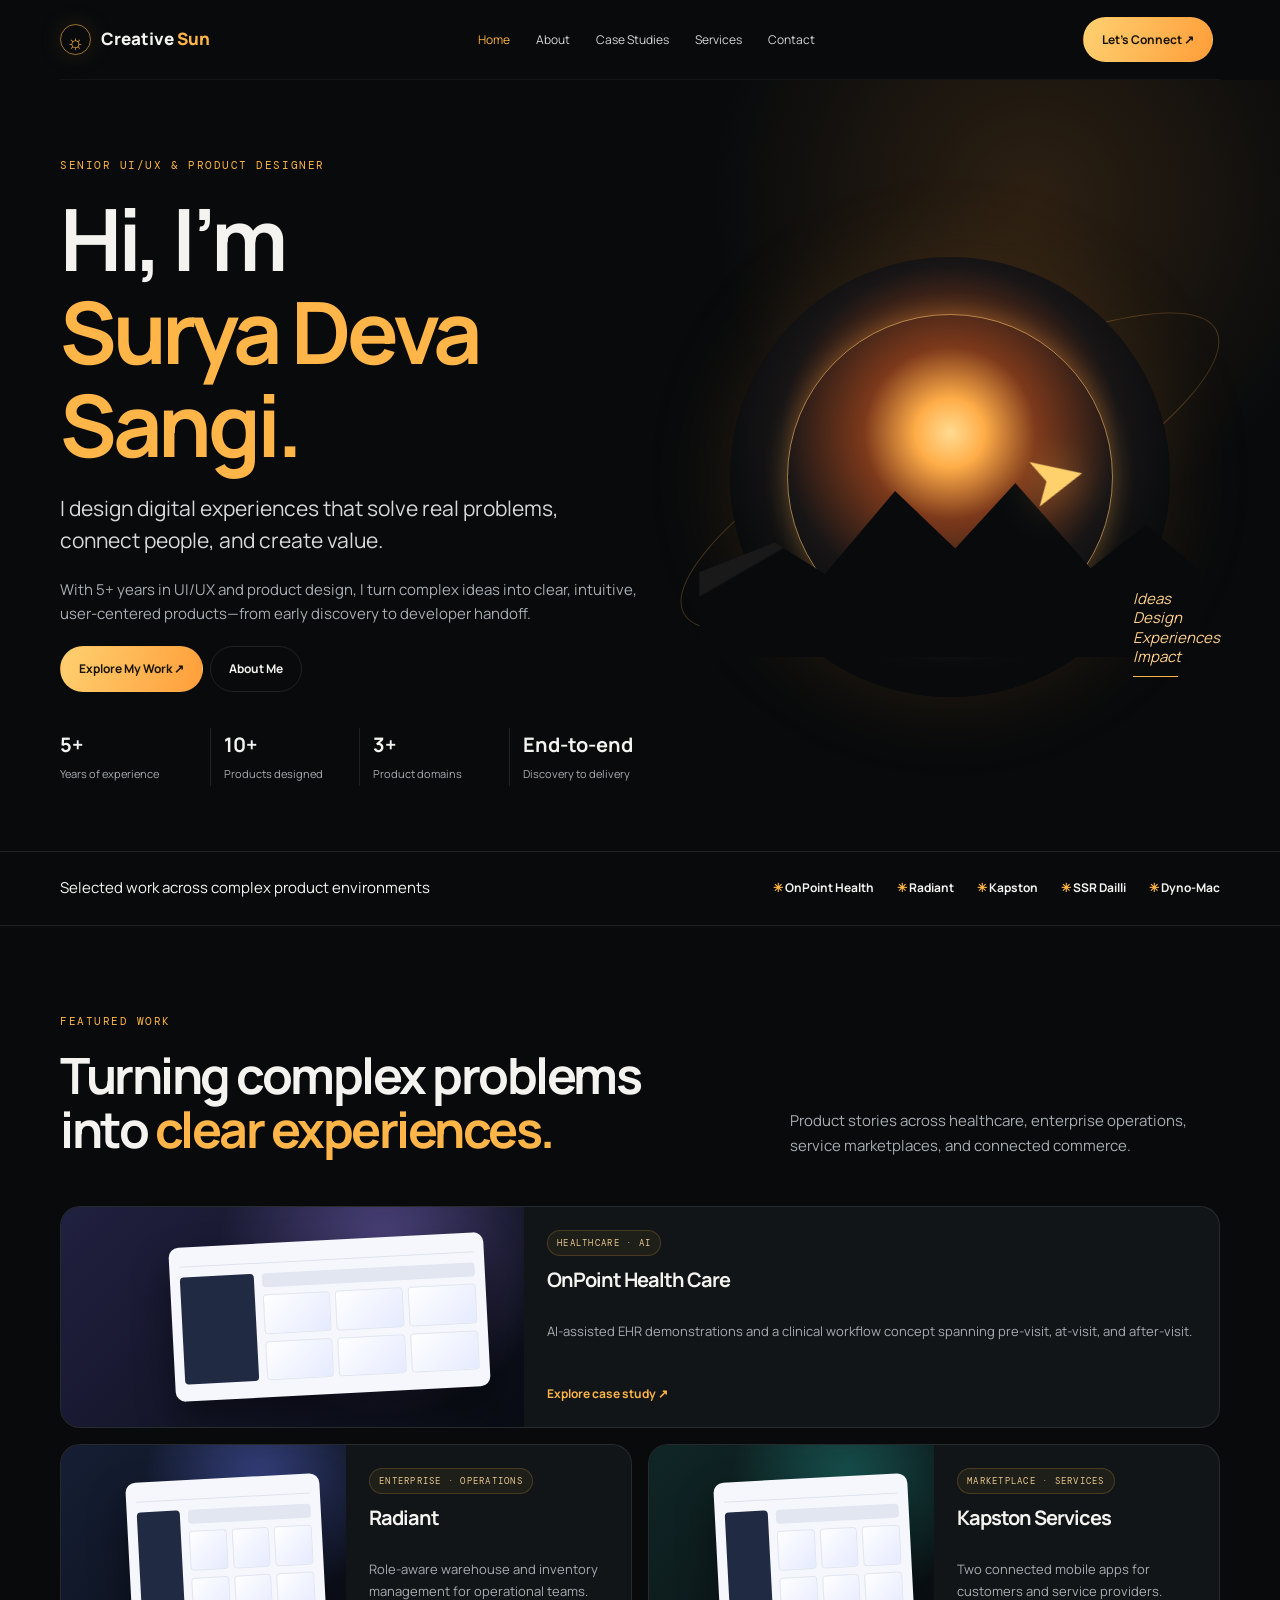
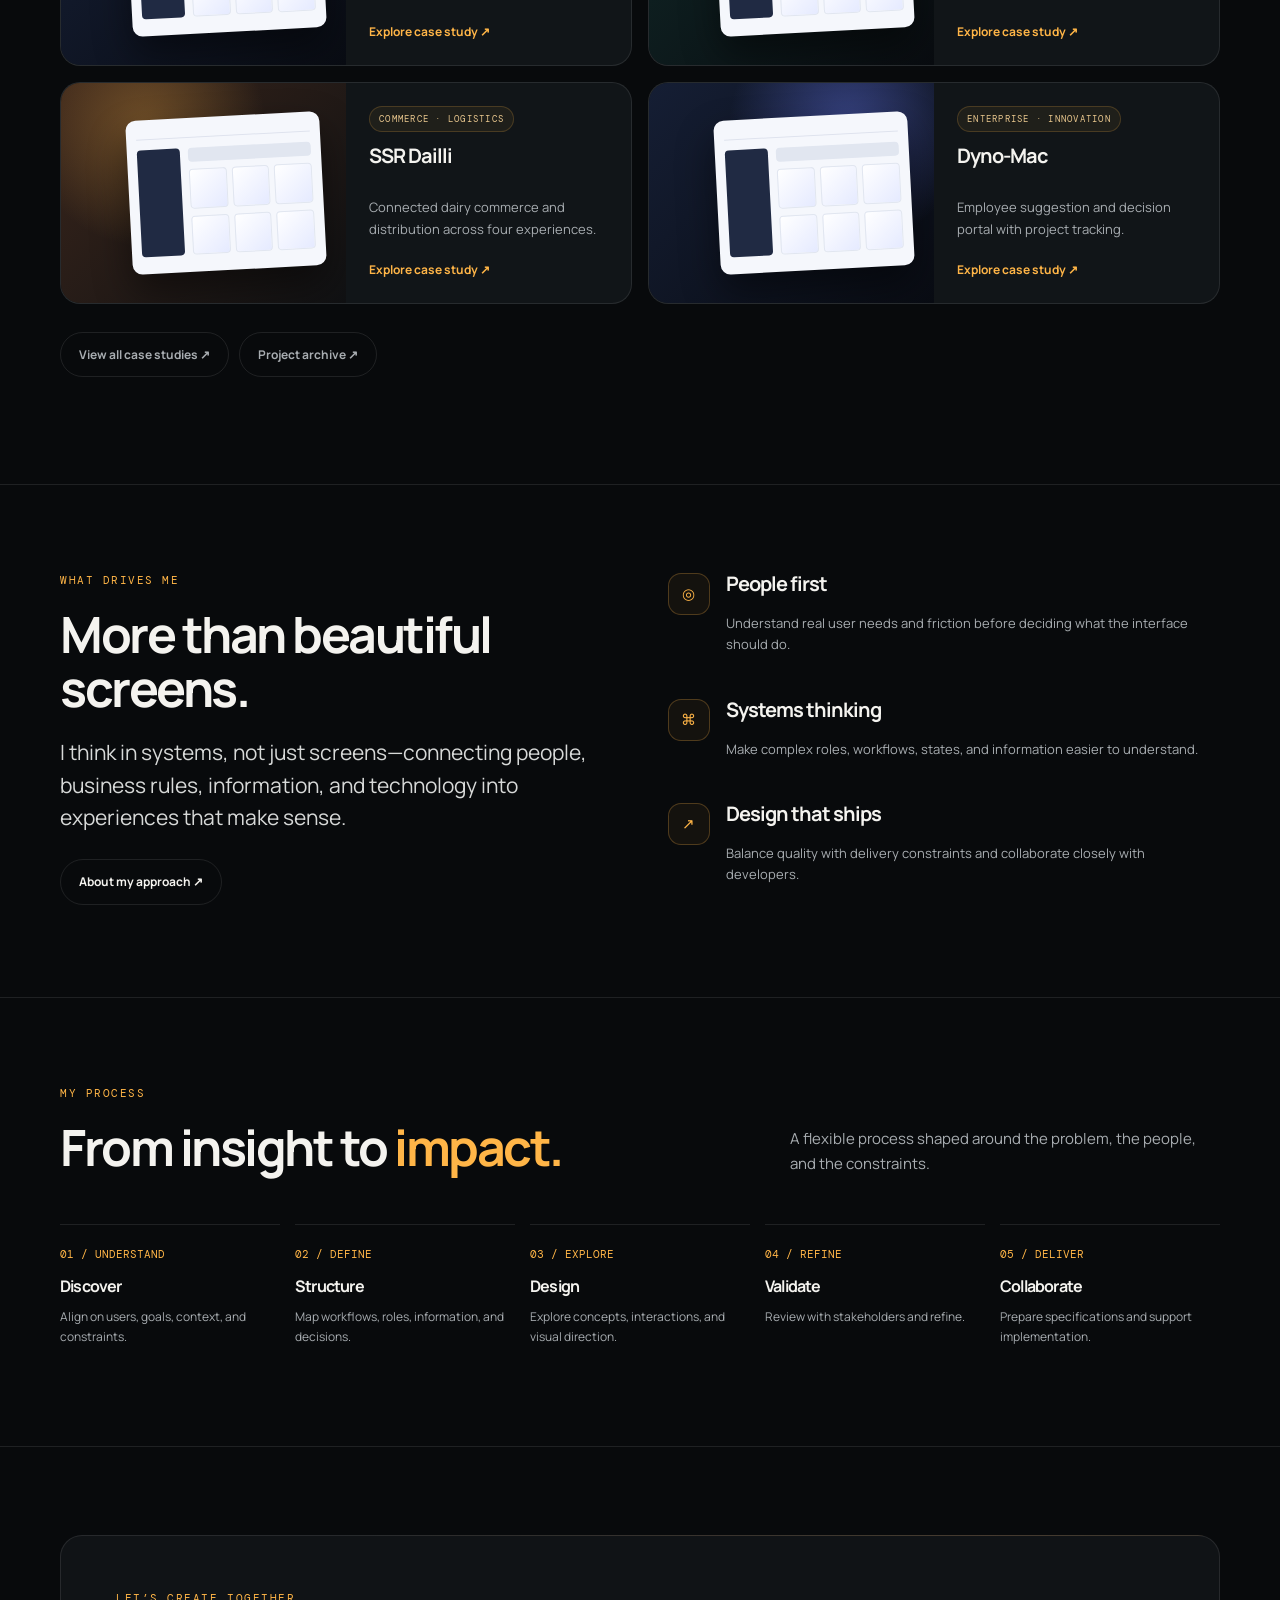
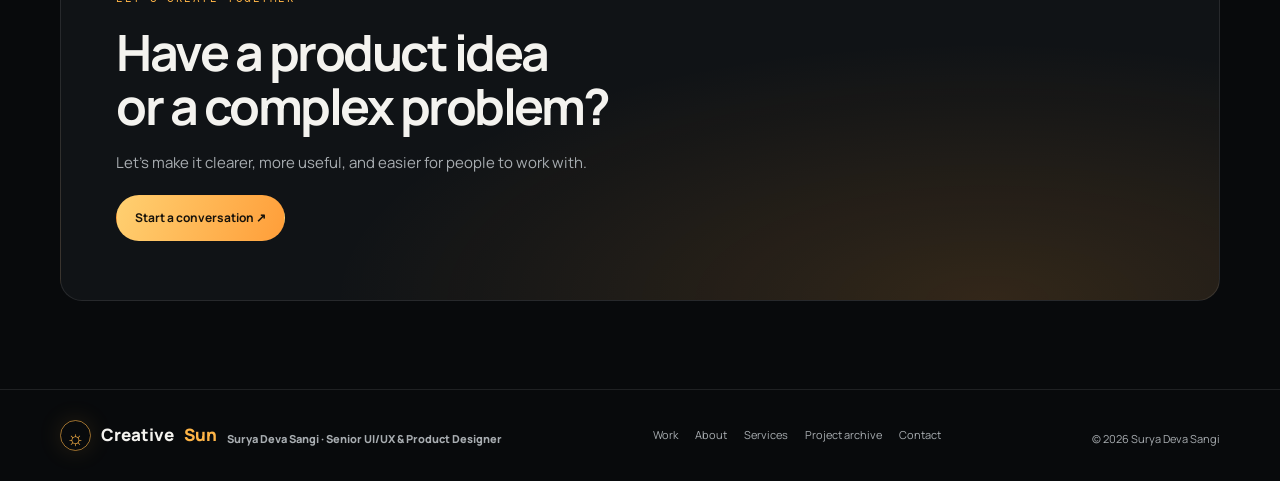
==== index.html @ 09fc9250 "First Commit" ====
<!doctype html><html lang="en"><head><meta charset="utf-8"><meta name="viewport" content="width=device-width,initial-scale=1"><title>Home | Creative Sun</title><meta name="description" content="Creative Sun — Surya Deva Sangi, Senior UI/UX & Product Designer."><meta name="theme-color" content="#080a0c"><link rel="stylesheet" href="assets/style.css"></head><body><header class="wrap nav"><a class="brand" href="index.html"><span class="mark">☼</span><span>Creative <span class="gold">Sun</span></span></a><nav class="navlinks"><a class="active" href="index.html">Home</a><a class="" href="about.html">About</a><a class="" href="case-studies.html">Case Studies</a><a class="" href="services.html">Services</a><a class="" href="contact.html">Contact</a></nav><a class="btn primary" href="contact.html">Let’s Connect ↗</a><button class="menu-btn" aria-expanded="false">Menu ☰</button></header><main><section class="hero"><div class="wrap hero-grid"><div><div class="eyebrow">Senior UI/UX &amp; Product Designer</div><h1>Hi, I’m<br><span class="gold">Surya Deva Sangi.</span></h1><p class="lead">I design digital experiences that solve real problems, connect people, and create value.</p><p>With 5+ years in UI/UX and product design, I turn complex ideas into clear, intuitive, user-centered products—from early discovery to developer handoff.</p><a class="btn primary" href="case-studies.html">Explore My Work ↗</a><a class="btn" href="about.html">About Me</a><div class="stats"><div class="stat"><strong>5+</strong><span>Years of experience</span></div><div class="stat"><strong>10+</strong><span>Products designed</span></div><div class="stat"><strong>3+</strong><span>Product domains</span></div><div class="stat"><strong>End-to-end</strong><span>Discovery to delivery</span></div></div></div><div class="hero-art"><div class="orbit"></div><div class="sun"></div><div class="cursor">➤</div><div class="art-note">Ideas<br>Design<br>Experiences<br>Impact</div></div></div></section><section class="trust"><div class="wrap trust-row"><span class="muted">Selected work across complex product environments</span><div class="trust-names"><span>OnPoint Health</span><span>Radiant</span><span>Kapston</span><span>SSR Dailli</span><span>Dyno-Mac</span></div></div></section><section class="section"><div class="wrap"><div class="section-head"><div><div class="eyebrow">Featured work</div><h2>Turning complex problems<br>into <span class="gold">clear experiences.</span></h2></div><p>Product stories across healthcare, enterprise operations, service marketplaces, and connected commerce.</p></div><div class="cards"><article class="card featured" data-category="healthcare ai"><div class="visual violet" aria-hidden="true"><div class="window"><div class="bar"></div><div class="ui"><div class="side"></div><div class="content"><div class="line"></div><div class="tiles"><i class="tile"></i><i class="tile"></i><i class="tile"></i></div><div class="tiles"><i class="tile"></i><i class="tile"></i><i class="tile"></i></div></div></div></div></div><div class="copy"><span class="tag">Healthcare · AI</span><h3>OnPoint Health Care</h3><p>AI-assisted EHR demonstrations and a clinical workflow concept spanning pre-visit, at-visit, and after-visit.</p><a class="link" href="case-study-onpoint.html">Explore case study ↗</a></div></article><article class="card half" data-category="enterprise operations"><div class="visual " aria-hidden="true"><div class="window"><div class="bar"></div><div class="ui"><div class="side"></div><div class="content"><div class="line"></div><div class="tiles"><i class="tile"></i><i class="tile"></i><i class="tile"></i></div><div class="tiles"><i class="tile"></i><i class="tile"></i><i class="tile"></i></div></div></div></div></div><div class="copy"><span class="tag">Enterprise · Operations</span><h3>Radiant</h3><p>Role-aware warehouse and inventory management for operational teams.</p><a class="link" href="case-study-radiant.html">Explore case study ↗</a></div></article><article class="card half" data-category="marketplace mobile"><div class="visual teal" aria-hidden="true"><div class="window"><div class="bar"></div><div class="ui"><div class="side"></div><div class="content"><div class="line"></div><div class="tiles"><i class="tile"></i><i class="tile"></i><i class="tile"></i></div><div class="tiles"><i class="tile"></i><i class="tile"></i><i class="tile"></i></div></div></div></div></div><div class="copy"><span class="tag">Marketplace · Services</span><h3>Kapston Services</h3><p>Two connected mobile apps for customers and service providers.</p><a class="link" href="case-study-kapston.html">Explore case study ↗</a></div></article><article class="card half" data-category="commerce logistics"><div class="visual cream" aria-hidden="true"><div class="window"><div class="bar"></div><div class="ui"><div class="side"></div><div class="content"><div class="line"></div><div class="tiles"><i class="tile"></i><i class="tile"></i><i class="tile"></i></div><div class="tiles"><i class="tile"></i><i class="tile"></i><i class="tile"></i></div></div></div></div></div><div class="copy"><span class="tag">Commerce · Logistics</span><h3>SSR Dailli</h3><p>Connected dairy commerce and distribution across four experiences.</p><a class="link" href="case-study-ssr-dailli.html">Explore case study ↗</a></div></article><article class="card half" data-category="enterprise workflow"><div class="visual " aria-hidden="true"><div class="window"><div class="bar"></div><div class="ui"><div class="side"></div><div class="content"><div class="line"></div><div class="tiles"><i class="tile"></i><i class="tile"></i><i class="tile"></i></div><div class="tiles"><i class="tile"></i><i class="tile"></i><i class="tile"></i></div></div></div></div></div><div class="copy"><span class="tag">Enterprise · Innovation</span><h3>Dyno-Mac</h3><p>Employee suggestion and decision portal with project tracking.</p><a class="link" href="case-study-dyno-mac.html">Explore case study ↗</a></div></article></div><p style="margin-top:24px"><a class="btn" href="case-studies.html">View all case studies ↗</a> <a class="btn" href="projects.html">Project archive ↗</a></p></div></section><section class="section"><div class="wrap split"><div><div class="eyebrow">What drives me</div><h2>More than beautiful screens.</h2><p class="lead">I think in systems, not just screens—connecting people, business rules, information, and technology into experiences that make sense.</p><a class="btn" href="about.html">About my approach ↗</a></div><div class="features"><div class="feature"><div class="icon">◎</div><div><h3>People first</h3><p>Understand real user needs and friction before deciding what the interface should do.</p></div></div><div class="feature"><div class="icon">⌘</div><div><h3>Systems thinking</h3><p>Make complex roles, workflows, states, and information easier to understand.</p></div></div><div class="feature"><div class="icon">↗</div><div><h3>Design that ships</h3><p>Balance quality with delivery constraints and collaborate closely with developers.</p></div></div></div></div></section><section class="section"><div class="wrap"><div class="section-head"><div><div class="eyebrow">My process</div><h2>From insight to <span class="gold">impact.</span></h2></div><p>A flexible process shaped around the problem, the people, and the constraints.</p></div><div class="process"><div class="step"><span>01 / UNDERSTAND</span><h3>Discover</h3><p>Align on users, goals, context, and constraints.</p></div><div class="step"><span>02 / DEFINE</span><h3>Structure</h3><p>Map workflows, roles, information, and decisions.</p></div><div class="step"><span>03 / EXPLORE</span><h3>Design</h3><p>Explore concepts, interactions, and visual direction.</p></div><div class="step"><span>04 / REFINE</span><h3>Validate</h3><p>Review with stakeholders and refine.</p></div><div class="step"><span>05 / DELIVER</span><h3>Collaborate</h3><p>Prepare specifications and support implementation.</p></div></div></div></section><section class="section"><div class="wrap"><div class="cta"><div class="eyebrow">Let’s create together</div><h2>Have a product idea<br>or a complex problem?</h2><p>Let’s make it clearer, more useful, and easier for people to work with.</p><a class="btn primary" href="contact.html">Start a conversation ↗</a></div></div></section></main><footer class="footer"><div class="wrap footer-row"><div class="brand"><span class="mark">☼</span>Creative <span class="gold">Sun</span><p>Surya Deva Sangi · Senior UI/UX &amp; Product Designer</p></div><div class="footer-links"><a href="case-studies.html">Work</a><a href="about.html">About</a><a href="services.html">Services</a><a href="projects.html">Project archive</a><a href="contact.html">Contact</a></div><small>© <span data-year></span> Surya Deva Sangi</small></div></footer><script src="assets/site.js"></script></body></html>
---- assets/style.css ----
@import url('https://fonts.googleapis.com/css2?family=DM+Mono:wght@400;500&family=Manrope:wght@400;500;600;700;800&display=swap');:root{--bg:#080a0c;--panel:#111518;--line:#ffffff18;--text:#f4f3ef;--muted:#a8adb1;--gold:#ffb547;--max:1160px}*{box-sizing:border-box}html{scroll-behavior:smooth}body{margin:0;background:var(--bg);color:var(--text);font:15px/1.65 Manrope,Arial,sans-serif}a{color:inherit;text-decoration:none}p{color:var(--muted)}h1,h2,h3{line-height:1.08;letter-spacing:-.05em;margin:0 0 18px}h1{font-size:clamp(43px,7vw,86px)}h2{font-size:clamp(30px,4vw,50px)}h3{font-size:20px}.gold{color:var(--gold)}.wrap{width:min(var(--max),calc(100% - 44px));margin:auto}.eyebrow,.tag,.mono{font:11px 'DM Mono',monospace;letter-spacing:.14em;text-transform:uppercase;color:var(--gold)}.eyebrow{margin-bottom:20px}.nav{height:80px;display:flex;align-items:center;justify-content:space-between;border-bottom:1px solid #ffffff0b;gap:20px}.brand{font-weight:800;font-size:17px;display:flex;gap:10px;align-items:center}.mark{display:grid;place-items:center;border:1px solid #ffb54799;color:var(--gold);width:31px;height:31px;border-radius:50%;font-size:20px;box-shadow:0 0 24px #ffb54720}.navlinks{display:flex;gap:26px}.navlinks a{font-size:12px;color:#d5d7d7}.navlinks a:hover,.navlinks a.active{color:var(--gold)}.btn{display:inline-flex;gap:10px;align-items:center;padding:12px 18px;border-radius:999px;border:1px solid var(--line);font-size:12px;font-weight:700;margin:4px 7px 4px 0}.btn.primary{background:linear-gradient(110deg,#ffd071,#ff9e39);color:#17120a;border-color:transparent}.btn:hover{transform:translateY(-2px);border-color:var(--gold)}.menu-btn{display:none;background:none;color:white;border:1px solid var(--line);padding:8px;border-radius:8px}.hero{padding:78px 0 65px;position:relative;overflow:hidden}.hero:before{content:'';position:absolute;right:-8%;top:-30%;width:700px;height:700px;border-radius:50%;background:radial-gradient(circle,#ff9e3526,transparent 65%)}.hero-grid{display:grid;grid-template-columns:1.04fr .96fr;align-items:center;gap:36px;position:relative}.lead{font-size:clamp(17px,2vw,21px);line-height:1.55;color:#d7d9d8;max-width:700px}.hero p{max-width:580px}.hero-art{height:430px;display:grid;place-items:center;position:relative}.sun{width:min(100%,440px);aspect-ratio:1;border-radius:50%;position:relative;background:radial-gradient(circle at 50% 40%,#ffdb91 0,#ffad48 10%,#7d391b 25%,#171516 49%,#080a0c 70%);box-shadow:0 0 90px #ff9d2d20}.sun:before{content:'';position:absolute;inset:13%;border:1px solid #ffc56d99;border-radius:50%;box-shadow:0 0 25px #ffb54755}.sun:after{content:'';position:absolute;bottom:9%;left:-7%;width:114%;height:45%;background:linear-gradient(150deg,transparent 0 18%,#19191a 18.5% 28%,#080a0c 28.5%);clip-path:polygon(0 100%,0 57%,15% 42%,25% 58%,39% 16%,51% 45%,63% 12%,78% 55%,89% 33%,100% 57%,100% 100%)}.cursor{position:absolute;top:37%;right:25%;font-size:72px;color:#ffd16d;filter:drop-shadow(0 0 20px #ffb54788);transform:rotate(-13deg)}.orbit{position:absolute;width:112%;height:38%;border:1px solid #ffb54740;border-radius:50%;transform:rotate(-28deg)}.art-note{position:absolute;right:0;bottom:10px;font-style:italic;color:#ffd08b;line-height:1.3}.art-note:after{content:'';display:block;background:var(--gold);height:1px;width:45px;margin-top:9px}.stats{display:grid;grid-template-columns:repeat(4,1fr);gap:14px;margin-top:32px}.stat{border-left:1px solid var(--line);padding-left:13px}.stat:first-child{border:0;padding-left:0}.stat strong{display:block;font-size:20px}.stat span{font-size:11px;color:var(--muted)}.trust,.section{border-top:1px solid var(--line)}.trust{padding:24px 0}.trust-row{display:flex;justify-content:space-between;gap:20px;align-items:center;flex-wrap:wrap}.trust-names{display:flex;gap:23px;flex-wrap:wrap;font-size:12px;font-weight:700}.trust-names span:before{content:'✳ ';color:var(--gold)}.section{padding:88px 0}.section-head{display:flex;justify-content:space-between;align-items:end;gap:30px;margin-bottom:32px}.section-head p{max-width:430px}.cards{display:grid;grid-template-columns:repeat(12,1fr);gap:16px}.card{grid-column:span 4;border:1px solid var(--line);border-radius:20px;background:var(--panel);overflow:hidden;transition:.25s}.card:hover{transform:translateY(-4px);border-color:#ffb54777}.card.featured{grid-column:span 12;display:grid;grid-template-columns:.8fr 1.2fr}.card.half{grid-column:span 6;display:grid;grid-template-columns:1fr 1fr}.copy{padding:23px;display:flex;flex-direction:column;align-items:flex-start}.copy p{font-size:13px}.tag{display:inline-block;border:1px solid #ffb54730;background:#ffb54710;border-radius:999px;padding:6px 9px;font-size:9px;margin-bottom:13px;color:#e9c78e}.link{color:var(--gold);font-size:12px;font-weight:700;margin-top:auto}.visual{min-height:220px;position:relative;overflow:hidden;background:radial-gradient(circle at 70% 20%,#6c7fff70,transparent 45%),linear-gradient(135deg,#151e34,#090c13)}.visual.teal{background:radial-gradient(circle at 70% 20%,#28b0a466,transparent 45%),linear-gradient(135deg,#102626,#090c10)}.visual.cream{background:radial-gradient(circle at 30% 20%,#ffb54750,transparent 45%),linear-gradient(135deg,#39251b,#101113)}.visual.violet{background:radial-gradient(circle at 70% 20%,#a58aff66,transparent 45%),linear-gradient(135deg,#202040,#090c13)}.window{position:absolute;right:8%;top:15%;width:68%;height:70%;background:#f5f7fc;border-radius:10px;box-shadow:0 18px 38px #0007;padding:10px;transform:rotate(-3deg)}.bar{height:10px;border-bottom:1px solid #dfe3ee;margin-bottom:10px}.ui{display:grid;grid-template-columns:25% 1fr;gap:8px;height:80%}.side{background:#202a43;border-radius:4px}.content{display:grid;grid-template-rows:14px 1fr 1fr;gap:7px}.line{background:#e1e6f0;border-radius:4px}.tiles{display:grid;grid-template-columns:repeat(3,1fr);gap:5px}.tile{border:1px solid #e1e6f0;border-radius:4px;background:linear-gradient(135deg,#fff,#e5eaff)}.split{display:grid;grid-template-columns:1fr 1fr;gap:55px}.features{display:grid;gap:20px}.feature{display:grid;grid-template-columns:44px 1fr;gap:14px}.icon{display:grid;place-items:center;border:1px solid #ffb54740;background:#ffb5470d;border-radius:13px;width:42px;height:42px;color:var(--gold)}.feature p{font-size:13px;margin:0}.process{display:grid;grid-template-columns:repeat(5,1fr);gap:15px;margin-top:30px}.step{border-top:1px solid var(--line);padding-top:16px}.step span{font:11px 'DM Mono',monospace;color:var(--gold)}.step h3{margin:12px 0 8px;font-size:16px}.step p{font-size:12px}.tools{display:grid;grid-template-columns:repeat(6,1fr);gap:10px}.tool{border:1px solid var(--line);border-radius:14px;padding:15px 8px;text-align:center;background:#ffffff05}.tool b{display:block;font-size:20px;color:var(--gold)}.tool span{font-size:10px;color:#d4d5d4}.quote,.cta{border:1px solid var(--line);border-radius:22px;padding:35px;background:radial-gradient(ellipse at 90% 20%,#ffb54720,transparent 45%),var(--panel)}.quote blockquote{font-size:clamp(23px,3vw,37px);letter-spacing:-.04em;line-height:1.25;margin:0}.quote cite{display:block;margin-top:18px;color:var(--gold);font-size:12px;font-style:normal}.cta{padding:55px;background:radial-gradient(ellipse at 80% 100%,#ff9d2d25,transparent 50%),#101316}.cta p{max-width:620px}.footer{border-top:1px solid var(--line);padding:30px 0}.footer-row{display:flex;justify-content:space-between;align-items:center;gap:20px;flex-wrap:wrap}.footer p,.footer small{font-size:11px;margin:8px 0 0;color:var(--muted)}.footer-links{display:flex;gap:17px;font-size:11px;color:var(--muted)}.page-hero{padding:78px 0 55px;background:radial-gradient(ellipse at 80% 0,#ffb54715,transparent 48%)}.crumb{font-size:11px;color:var(--muted);margin-bottom:20px}.crumb a{color:var(--gold)}.content-grid{display:grid;grid-template-columns:1.6fr .7fr;gap:55px}.prose h2{font-size:29px;margin-top:43px}.prose h2:first-child{margin-top:0}.prose p,.prose li{font-size:14px;line-height:1.85}.sidebar{border:1px solid var(--line);border-radius:16px;padding:22px;background:var(--panel);margin-bottom:15px}.sidebar h3{font-size:13px;color:var(--gold)}.sidebar p,.sidebar li{font-size:12px}.meta div{padding:10px 0;border-bottom:1px solid var(--line)}.meta div:last-child{border:0}.meta strong{display:block;color:var(--muted);font-size:10px}.meta span{font-size:12px}.pill-row{display:flex;gap:8px;flex-wrap:wrap;margin:20px 0}.pill{font-size:10px;border:1px solid var(--line);padding:6px 9px;border-radius:999px;color:#ddd}.case-art{border:1px solid var(--line);border-radius:22px;min-height:290px;padding:30px;position:relative;overflow:hidden;background:radial-gradient(circle at 75% 20%,#ffb54720,transparent 50%),#11151a}.case-art .window{width:48%;height:75%;top:13%}.service-grid{display:grid;grid-template-columns:repeat(3,1fr);gap:15px}.service{border:1px solid var(--line);border-radius:18px;padding:23px;background:var(--panel)}.service p,.service li{font-size:12px}.service ul{padding-left:18px;color:var(--muted);line-height:1.9}.form-grid{display:grid;grid-template-columns:1fr 1fr;gap:14px}.field{display:grid;gap:7px}.field.full{grid-column:1/-1}.field label{font-size:12px}.field input,.field textarea,.field select{width:100%;background:#0b0e10;color:white;border:1px solid var(--line);border-radius:10px;padding:13px}.field textarea{min-height:140px}.filterbar{display:flex;gap:8px;flex-wrap:wrap;margin-bottom:24px}.filter-btn{background:none;color:var(--muted);border:1px solid var(--line);border-radius:999px;padding:8px 12px;cursor:pointer;font-size:11px}.filter-btn.active{color:var(--gold);border-color:var(--gold)}[hidden]{display:none!important}.note{font-size:11px}
@media(max-width:850px){.hero-grid{grid-template-columns:1fr}.hero-art{height:320px}.split{gap:30px}.tools{grid-template-columns:repeat(4,1fr)}.service-grid{grid-template-columns:repeat(2,1fr)}.content-grid{gap:25px}.navlinks{gap:14px}.card{grid-column:span 6}.card.featured,.card.half{grid-column:span 12}}
@media(max-width:620px){.wrap{width:calc(100% - 32px)}.nav{height:70px}.navlinks{display:none;position:absolute;z-index:10;top:70px;left:0;right:0;padding:20px 24px;background:#0a0c0e;flex-direction:column;align-items:flex-start}.navlinks.open{display:flex}.menu-btn{display:block}.nav>.btn{display:none}.hero{padding:50px 0 40px}.hero-art{height:260px}.sun{max-width:290px}.cursor{font-size:52px}.stats{grid-template-columns:repeat(2,1fr)}.stat:nth-child(3){border:0;padding-left:0}.section{padding:62px 0}.section-head{display:block}.section-head p{margin-top:10px}.card,.card.featured,.card.half{grid-column:span 12;display:flex;flex-direction:column}.visual{order:-1;min-height:220px}.split,.content-grid{grid-template-columns:1fr}.process{grid-template-columns:repeat(2,1fr)}.tools{grid-template-columns:repeat(3,1fr)}.service-grid{grid-template-columns:1fr}.page-hero{padding:55px 0 38px}.cta,.quote{padding:24px}.case-art{min-height:350px;padding:22px}.case-art .window{width:80%;height:45%;top:auto;bottom:8%}.form-grid{grid-template-columns:1fr}.field.full{grid-column:auto}.footer-row{align-items:flex-start;flex-direction:column}.footer-links{flex-wrap:wrap}}
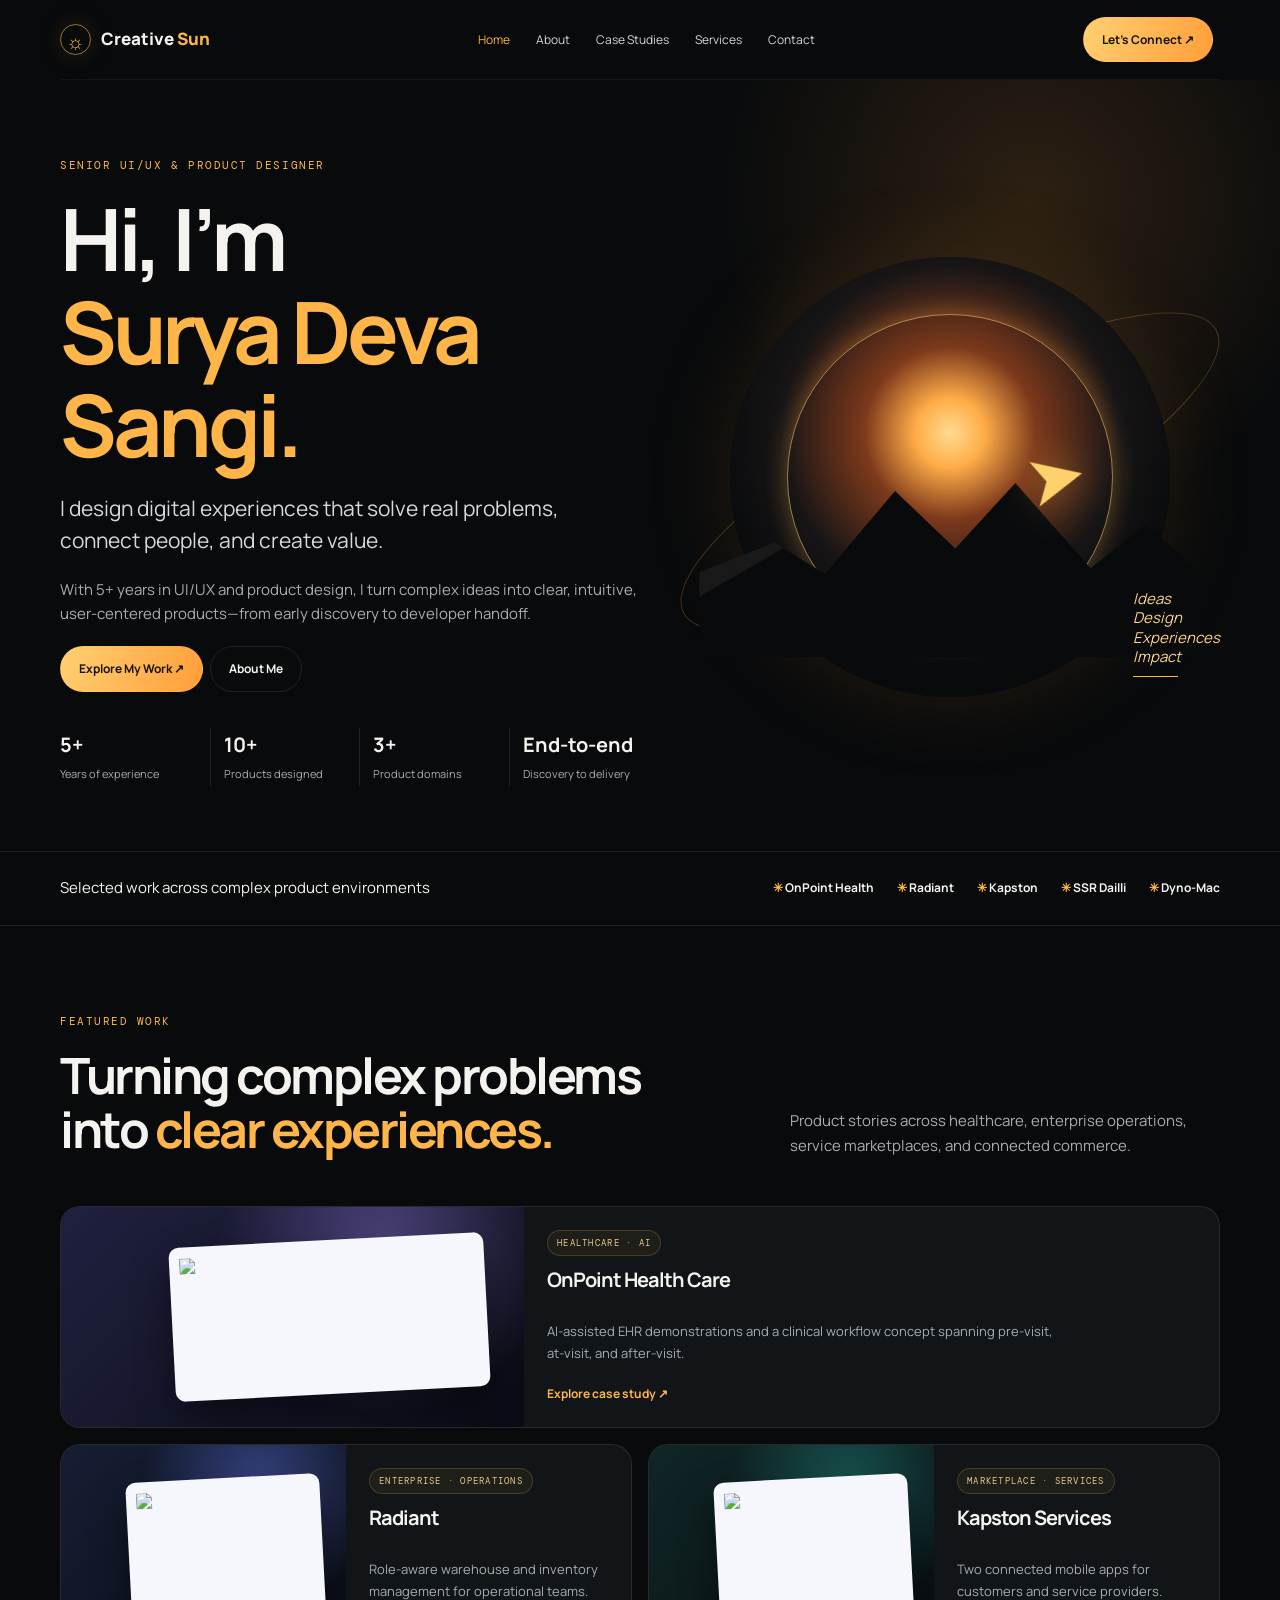
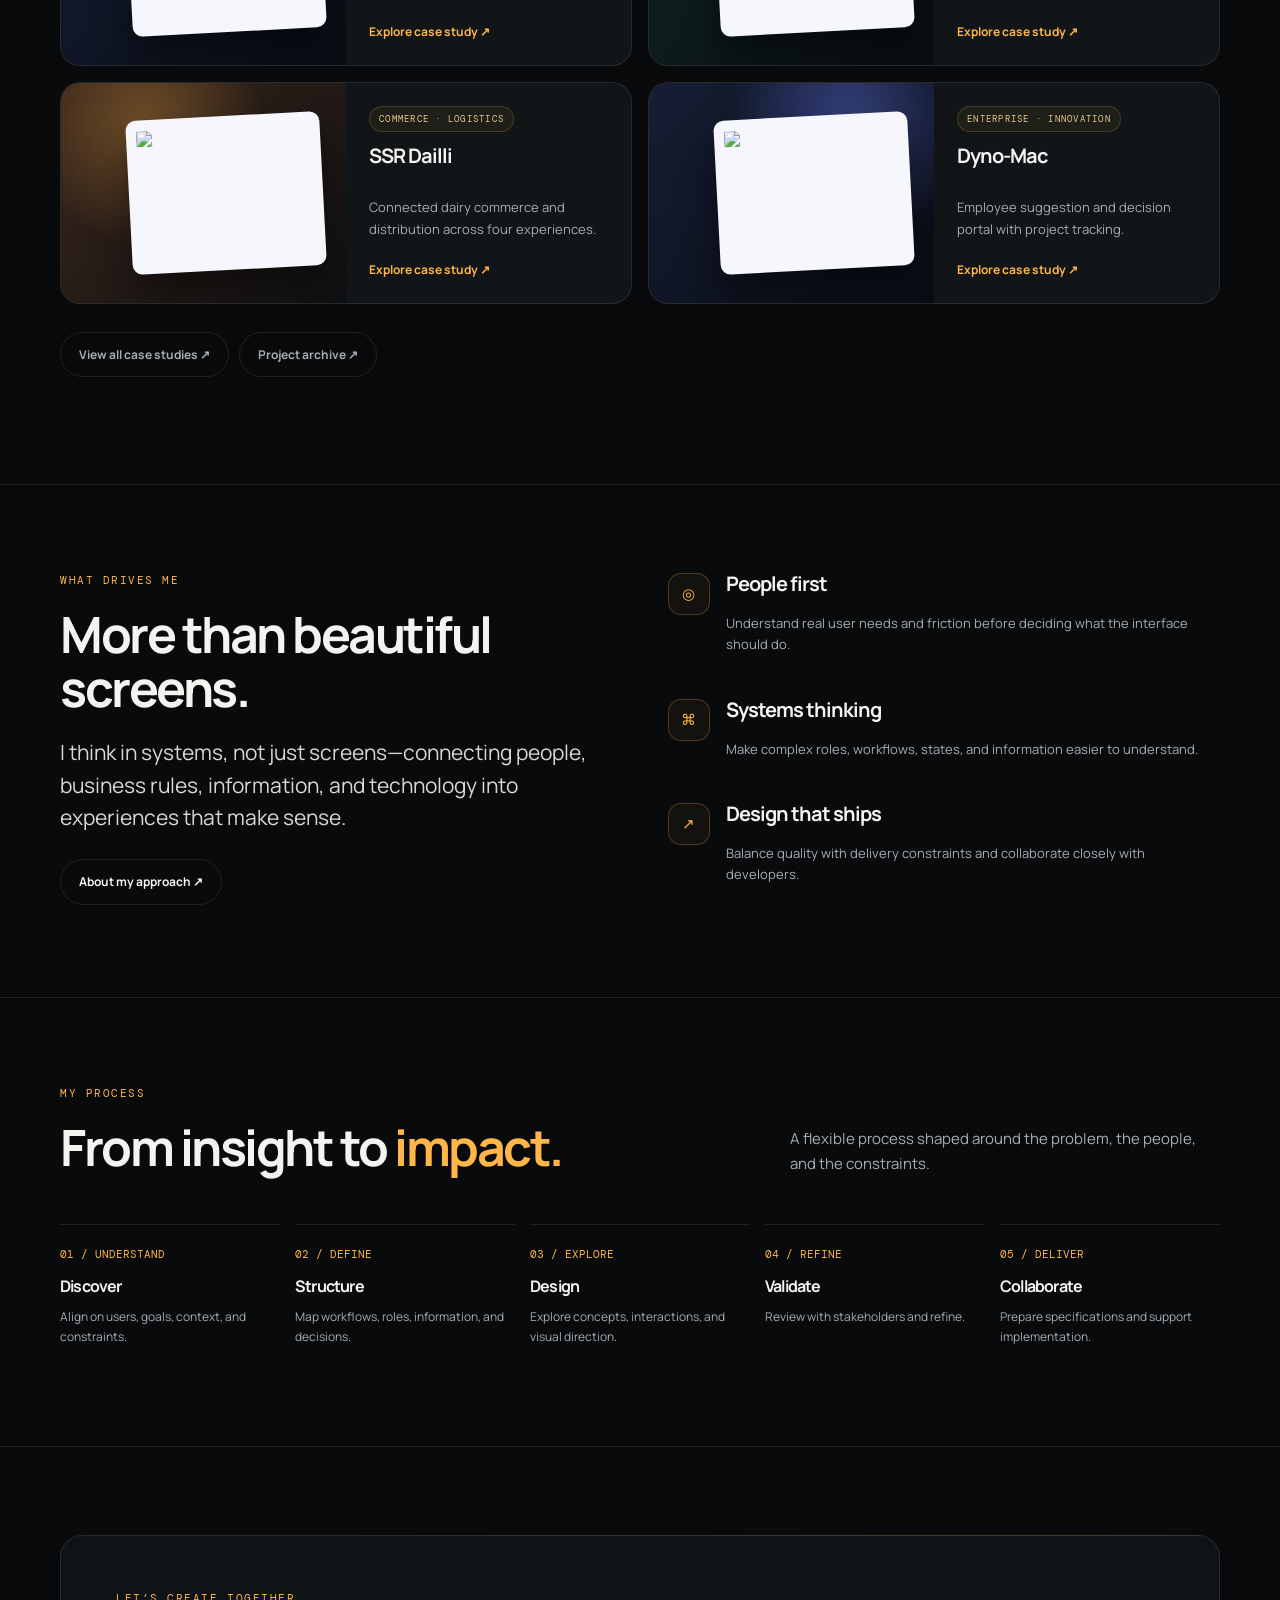
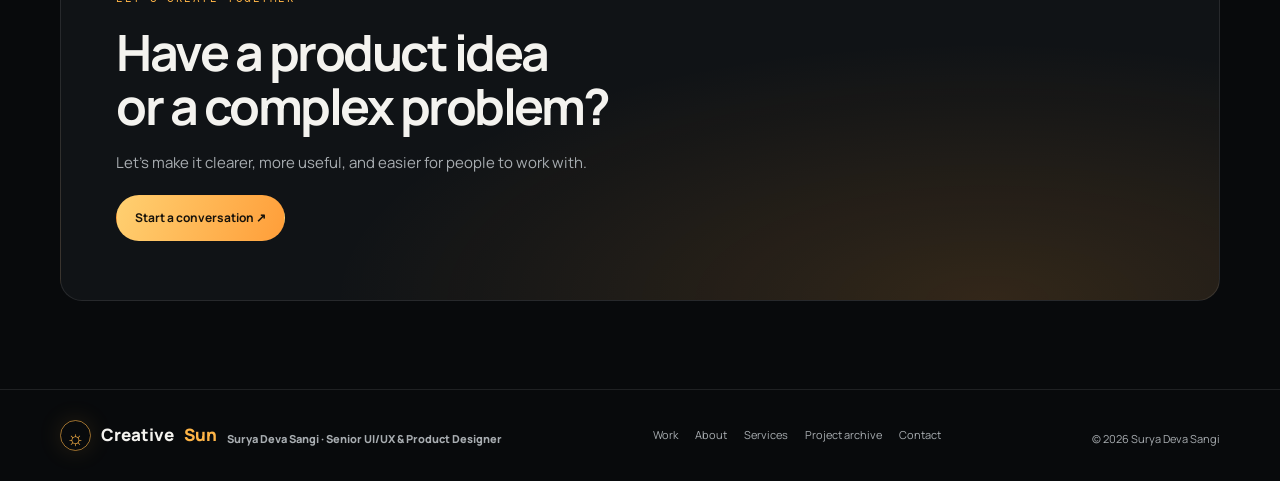
==== commit 55896e91: "Uploaded all images in pages" ====
--- a/index.html
+++ b/index.html
@@ -1 +1,225 @@
-<!doctype html><html lang="en"><head><meta charset="utf-8"><meta name="viewport" content="width=device-width,initial-scale=1"><title>Home | Creative Sun</title><meta name="description" content="Creative Sun — Surya Deva Sangi, Senior UI/UX & Product Designer."><meta name="theme-color" content="#080a0c"><link rel="stylesheet" href="assets/style.css"></head><body><header class="wrap nav"><a class="brand" href="index.html"><span class="mark">☼</span><span>Creative <span class="gold">Sun</span></span></a><nav class="navlinks"><a class="active" href="index.html">Home</a><a class="" href="about.html">About</a><a class="" href="case-studies.html">Case Studies</a><a class="" href="services.html">Services</a><a class="" href="contact.html">Contact</a></nav><a class="btn primary" href="contact.html">Let’s Connect ↗</a><button class="menu-btn" aria-expanded="false">Menu ☰</button></header><main><section class="hero"><div class="wrap hero-grid"><div><div class="eyebrow">Senior UI/UX &amp; Product Designer</div><h1>Hi, I’m<br><span class="gold">Surya Deva Sangi.</span></h1><p class="lead">I design digital experiences that solve real problems, connect people, and create value.</p><p>With 5+ years in UI/UX and product design, I turn complex ideas into clear, intuitive, user-centered products—from early discovery to developer handoff.</p><a class="btn primary" href="case-studies.html">Explore My Work ↗</a><a class="btn" href="about.html">About Me</a><div class="stats"><div class="stat"><strong>5+</strong><span>Years of experience</span></div><div class="stat"><strong>10+</strong><span>Products designed</span></div><div class="stat"><strong>3+</strong><span>Product domains</span></div><div class="stat"><strong>End-to-end</strong><span>Discovery to delivery</span></div></div></div><div class="hero-art"><div class="orbit"></div><div class="sun"></div><div class="cursor">➤</div><div class="art-note">Ideas<br>Design<br>Experiences<br>Impact</div></div></div></section><section class="trust"><div class="wrap trust-row"><span class="muted">Selected work across complex product environments</span><div class="trust-names"><span>OnPoint Health</span><span>Radiant</span><span>Kapston</span><span>SSR Dailli</span><span>Dyno-Mac</span></div></div></section><section class="section"><div class="wrap"><div class="section-head"><div><div class="eyebrow">Featured work</div><h2>Turning complex problems<br>into <span class="gold">clear experiences.</span></h2></div><p>Product stories across healthcare, enterprise operations, service marketplaces, and connected commerce.</p></div><div class="cards"><article class="card featured" data-category="healthcare ai"><div class="visual violet" aria-hidden="true"><div class="window"><div class="bar"></div><div class="ui"><div class="side"></div><div class="content"><div class="line"></div><div class="tiles"><i class="tile"></i><i class="tile"></i><i class="tile"></i></div><div class="tiles"><i class="tile"></i><i class="tile"></i><i class="tile"></i></div></div></div></div></div><div class="copy"><span class="tag">Healthcare · AI</span><h3>OnPoint Health Care</h3><p>AI-assisted EHR demonstrations and a clinical workflow concept spanning pre-visit, at-visit, and after-visit.</p><a class="link" href="case-study-onpoint.html">Explore case study ↗</a></div></article><article class="card half" data-category="enterprise operations"><div class="visual " aria-hidden="true"><div class="window"><div class="bar"></div><div class="ui"><div class="side"></div><div class="content"><div class="line"></div><div class="tiles"><i class="tile"></i><i class="tile"></i><i class="tile"></i></div><div class="tiles"><i class="tile"></i><i class="tile"></i><i class="tile"></i></div></div></div></div></div><div class="copy"><span class="tag">Enterprise · Operations</span><h3>Radiant</h3><p>Role-aware warehouse and inventory management for operational teams.</p><a class="link" href="case-study-radiant.html">Explore case study ↗</a></div></article><article class="card half" data-category="marketplace mobile"><div class="visual teal" aria-hidden="true"><div class="window"><div class="bar"></div><div class="ui"><div class="side"></div><div class="content"><div class="line"></div><div class="tiles"><i class="tile"></i><i class="tile"></i><i class="tile"></i></div><div class="tiles"><i class="tile"></i><i class="tile"></i><i class="tile"></i></div></div></div></div></div><div class="copy"><span class="tag">Marketplace · Services</span><h3>Kapston Services</h3><p>Two connected mobile apps for customers and service providers.</p><a class="link" href="case-study-kapston.html">Explore case study ↗</a></div></article><article class="card half" data-category="commerce logistics"><div class="visual cream" aria-hidden="true"><div class="window"><div class="bar"></div><div class="ui"><div class="side"></div><div class="content"><div class="line"></div><div class="tiles"><i class="tile"></i><i class="tile"></i><i class="tile"></i></div><div class="tiles"><i class="tile"></i><i class="tile"></i><i class="tile"></i></div></div></div></div></div><div class="copy"><span class="tag">Commerce · Logistics</span><h3>SSR Dailli</h3><p>Connected dairy commerce and distribution across four experiences.</p><a class="link" href="case-study-ssr-dailli.html">Explore case study ↗</a></div></article><article class="card half" data-category="enterprise workflow"><div class="visual " aria-hidden="true"><div class="window"><div class="bar"></div><div class="ui"><div class="side"></div><div class="content"><div class="line"></div><div class="tiles"><i class="tile"></i><i class="tile"></i><i class="tile"></i></div><div class="tiles"><i class="tile"></i><i class="tile"></i><i class="tile"></i></div></div></div></div></div><div class="copy"><span class="tag">Enterprise · Innovation</span><h3>Dyno-Mac</h3><p>Employee suggestion and decision portal with project tracking.</p><a class="link" href="case-study-dyno-mac.html">Explore case study ↗</a></div></article></div><p style="margin-top:24px"><a class="btn" href="case-studies.html">View all case studies ↗</a> <a class="btn" href="projects.html">Project archive ↗</a></p></div></section><section class="section"><div class="wrap split"><div><div class="eyebrow">What drives me</div><h2>More than beautiful screens.</h2><p class="lead">I think in systems, not just screens—connecting people, business rules, information, and technology into experiences that make sense.</p><a class="btn" href="about.html">About my approach ↗</a></div><div class="features"><div class="feature"><div class="icon">◎</div><div><h3>People first</h3><p>Understand real user needs and friction before deciding what the interface should do.</p></div></div><div class="feature"><div class="icon">⌘</div><div><h3>Systems thinking</h3><p>Make complex roles, workflows, states, and information easier to understand.</p></div></div><div class="feature"><div class="icon">↗</div><div><h3>Design that ships</h3><p>Balance quality with delivery constraints and collaborate closely with developers.</p></div></div></div></div></section><section class="section"><div class="wrap"><div class="section-head"><div><div class="eyebrow">My process</div><h2>From insight to <span class="gold">impact.</span></h2></div><p>A flexible process shaped around the problem, the people, and the constraints.</p></div><div class="process"><div class="step"><span>01 / UNDERSTAND</span><h3>Discover</h3><p>Align on users, goals, context, and constraints.</p></div><div class="step"><span>02 / DEFINE</span><h3>Structure</h3><p>Map workflows, roles, information, and decisions.</p></div><div class="step"><span>03 / EXPLORE</span><h3>Design</h3><p>Explore concepts, interactions, and visual direction.</p></div><div class="step"><span>04 / REFINE</span><h3>Validate</h3><p>Review with stakeholders and refine.</p></div><div class="step"><span>05 / DELIVER</span><h3>Collaborate</h3><p>Prepare specifications and support implementation.</p></div></div></div></section><section class="section"><div class="wrap"><div class="cta"><div class="eyebrow">Let’s create together</div><h2>Have a product idea<br>or a complex problem?</h2><p>Let’s make it clearer, more useful, and easier for people to work with.</p><a class="btn primary" href="contact.html">Start a conversation ↗</a></div></div></section></main><footer class="footer"><div class="wrap footer-row"><div class="brand"><span class="mark">☼</span>Creative <span class="gold">Sun</span><p>Surya Deva Sangi · Senior UI/UX &amp; Product Designer</p></div><div class="footer-links"><a href="case-studies.html">Work</a><a href="about.html">About</a><a href="services.html">Services</a><a href="projects.html">Project archive</a><a href="contact.html">Contact</a></div><small>© <span data-year></span> Surya Deva Sangi</small></div></footer><script src="assets/site.js"></script></body></html>+<!doctype html>
+<html lang="en">
+
+<head>
+    <meta charset="utf-8">
+    <meta name="viewport" content="width=device-width,initial-scale=1">
+    <title>Home | Creative Sun</title>
+    <meta name="description" content="Creative Sun — Surya Deva Sangi, Senior UI/UX & Product Designer.">
+    <meta name="theme-color" content="#080a0c">
+    <link rel="stylesheet" href="assets/style.css">
+</head>
+
+<body>
+    <header class="wrap nav"><a class="brand" href="index.html"><span class="mark">☼</span><span>Creative <span
+                    class="gold">Sun</span></span></a>
+        <nav class="navlinks"><a class="active" href="index.html">Home</a><a class="" href="about.html">About</a><a
+                class="" href="case-studies.html">Case Studies</a><a class="" href="services.html">Services</a><a
+                class="" href="contact.html">Contact</a></nav><a class="btn primary" href="contact.html">Let’s Connect
+            ↗</a><button class="menu-btn" aria-expanded="false">Menu ☰</button>
+    </header>
+    <main>
+        <section class="hero">
+            <div class="wrap hero-grid">
+                <div>
+                    <div class="eyebrow">Senior UI/UX &amp; Product Designer</div>
+                    <h1>Hi, I’m<br><span class="gold">Surya Deva Sangi.</span></h1>
+                    <p class="lead">I design digital experiences that solve real problems, connect people, and create
+                        value.</p>
+                    <p>With 5+ years in UI/UX and product design, I turn complex ideas into clear, intuitive,
+                        user-centered products—from early discovery to developer handoff.</p><a class="btn primary"
+                        href="case-studies.html">Explore My Work ↗</a><a class="btn" href="about.html">About Me</a>
+                    <div class="stats">
+                        <div class="stat"><strong>5+</strong><span>Years of experience</span></div>
+                        <div class="stat"><strong>10+</strong><span>Products designed</span></div>
+                        <div class="stat"><strong>3+</strong><span>Product domains</span></div>
+                        <div class="stat"><strong>End-to-end</strong><span>Discovery to delivery</span></div>
+                    </div>
+                </div>
+                <div class="hero-art">
+                    <div class="orbit"></div>
+                    <div class="sun"></div>
+                    <div class="cursor">➤</div>
+                    <div class="art-note">Ideas<br>Design<br>Experiences<br>Impact</div>
+                </div>
+            </div>
+        </section>
+        <section class="trust">
+            <div class="wrap trust-row"><span class="muted">Selected work across complex product environments</span>
+                <div class="trust-names"><span>OnPoint Health</span><span>Radiant</span><span>Kapston</span><span>SSR
+                        Dailli</span><span>Dyno-Mac</span></div>
+            </div>
+        </section>
+        <section class="section">
+            <div class="wrap">
+                <div class="section-head">
+                    <div>
+                        <div class="eyebrow">Featured work</div>
+                        <h2>Turning complex problems<br>into <span class="gold">clear experiences.</span></h2>
+                    </div>
+                    <p>Product stories across healthcare, enterprise operations, service marketplaces, and connected
+                        commerce.</p>
+                </div>
+                <div class="cards">
+                    <article class="card featured" data-category="healthcare ai">
+                        <div class="visual violet" aria-hidden="true">
+                            <div class="window">
+                                <img class="img-responsive"
+                                    src="./assets/case-study-screens/onpoint/group-15.png" />
+                            </div>
+                        </div>
+                        <div class="copy"><span class="tag">Healthcare · AI</span>
+                            <h3>OnPoint Health Care</h3>
+                            <p>AI-assisted EHR demonstrations and a clinical workflow concept spanning pre-visit,<br/>
+                                at-visit, and after-visit.</p><a class="link" href="case-study-onpoint.html">Explore
+                                case study ↗</a>
+                        </div>
+                    </article>
+                    <article class="card half" data-category="enterprise operations">
+                        <div class="visual " aria-hidden="true">
+                            <div class="window">
+                                <img class="img-responsive"
+                                    src="./assets/case-study-screens/radiant/01-login-screen.png" />
+                            </div>
+                        </div>
+                        <div class="copy"><span class="tag">Enterprise · Operations</span>
+                            <h3>Radiant</h3>
+                            <p>Role-aware warehouse and inventory management for operational teams.</p><a class="link"
+                                href="case-study-radiant.html">Explore case study ↗</a>
+                        </div>
+                    </article>
+                    <article class="card half" data-category="marketplace mobile">
+                        <div class="visual teal" aria-hidden="true">
+                            <div class="window">
+                                <img class="img-responsive" src="./assets/case-study-screens/kapston/home.png" />
+                            </div>
+                        </div>
+                        <div class="copy"><span class="tag">Marketplace · Services</span>
+                            <h3>Kapston Services</h3>
+                            <p>Two connected mobile apps for customers and service providers.</p><a class="link"
+                                href="case-study-kapston.html">Explore case study ↗</a>
+                        </div>
+                    </article>
+                    <article class="card half" data-category="commerce logistics">
+                        <div class="visual cream" aria-hidden="true">
+                            <div class="window">
+                                <img class="img-responsive"
+                                    src="./assets/case-study-screens/ssr-dailli/SSR.png" />
+                            </div>
+                        </div>
+                        <div class="copy"><span class="tag">Commerce · Logistics</span>
+                            <h3>SSR Dailli</h3>
+                            <p>Connected dairy commerce and distribution across four experiences.</p><a class="link"
+                                href="case-study-ssr-dailli.html">Explore case study ↗</a>
+                        </div>
+                    </article>
+                    <article class="card half" data-category="enterprise workflow">
+                        <div class="visual " aria-hidden="true">
+                            <div class="window">
+                                <img class="img-responsive"
+                                    src="./assets/case-study-screens/dyno-mac/login.png" />
+                            </div>
+                        </div>
+                        <div class="copy"><span class="tag">Enterprise · Innovation</span>
+                            <h3>Dyno-Mac</h3>
+                            <p>Employee suggestion and decision portal with project tracking.</p><a class="link"
+                                href="case-study-dyno-mac.html">Explore case study ↗</a>
+                        </div>
+                    </article>
+                </div>
+                <p style="margin-top:24px"><a class="btn" href="case-studies.html">View all case studies ↗</a> <a
+                        class="btn" href="projects.html">Project archive ↗</a></p>
+            </div>
+        </section>
+        <section class="section">
+            <div class="wrap split">
+                <div>
+                    <div class="eyebrow">What drives me</div>
+                    <h2>More than beautiful screens.</h2>
+                    <p class="lead">I think in systems, not just screens—connecting people, business rules, information,
+                        and technology into experiences that make sense.</p><a class="btn" href="about.html">About my
+                        approach ↗</a>
+                </div>
+                <div class="features">
+                    <div class="feature">
+                        <div class="icon">◎</div>
+                        <div>
+                            <h3>People first</h3>
+                            <p>Understand real user needs and friction before deciding what the interface should do.</p>
+                        </div>
+                    </div>
+                    <div class="feature">
+                        <div class="icon">⌘</div>
+                        <div>
+                            <h3>Systems thinking</h3>
+                            <p>Make complex roles, workflows, states, and information easier to understand.</p>
+                        </div>
+                    </div>
+                    <div class="feature">
+                        <div class="icon">↗</div>
+                        <div>
+                            <h3>Design that ships</h3>
+                            <p>Balance quality with delivery constraints and collaborate closely with developers.</p>
+                        </div>
+                    </div>
+                </div>
+            </div>
+        </section>
+        <section class="section">
+            <div class="wrap">
+                <div class="section-head">
+                    <div>
+                        <div class="eyebrow">My process</div>
+                        <h2>From insight to <span class="gold">impact.</span></h2>
+                    </div>
+                    <p>A flexible process shaped around the problem, the people, and the constraints.</p>
+                </div>
+                <div class="process">
+                    <div class="step"><span>01 / UNDERSTAND</span>
+                        <h3>Discover</h3>
+                        <p>Align on users, goals, context, and constraints.</p>
+                    </div>
+                    <div class="step"><span>02 / DEFINE</span>
+                        <h3>Structure</h3>
+                        <p>Map workflows, roles, information, and decisions.</p>
+                    </div>
+                    <div class="step"><span>03 / EXPLORE</span>
+                        <h3>Design</h3>
+                        <p>Explore concepts, interactions, and visual direction.</p>
+                    </div>
+                    <div class="step"><span>04 / REFINE</span>
+                        <h3>Validate</h3>
+                        <p>Review with stakeholders and refine.</p>
+                    </div>
+                    <div class="step"><span>05 / DELIVER</span>
+                        <h3>Collaborate</h3>
+                        <p>Prepare specifications and support implementation.</p>
+                    </div>
+                </div>
+            </div>
+        </section>
+        <section class="section">
+            <div class="wrap">
+                <div class="cta">
+                    <div class="eyebrow">Let’s create together</div>
+                    <h2>Have a product idea<br>or a complex problem?</h2>
+                    <p>Let’s make it clearer, more useful, and easier for people to work with.</p><a class="btn primary"
+                        href="contact.html">Start a conversation ↗</a>
+                </div>
+            </div>
+        </section>
+    </main>
+    <footer class="footer">
+        <div class="wrap footer-row">
+            <div class="brand"><span class="mark">☼</span>Creative <span class="gold">Sun</span>
+                <p>Surya Deva Sangi · Senior UI/UX &amp; Product Designer</p>
+            </div>
+            <div class="footer-links"><a href="case-studies.html">Work</a><a href="about.html">About</a><a
+                    href="services.html">Services</a><a href="projects.html">Project archive</a><a
+                    href="contact.html">Contact</a></div><small>© <span data-year></span> Surya Deva Sangi</small>
+        </div>
+    </footer>
+    <script src="assets/site.js"></script>
+</body>
+
+</html>
